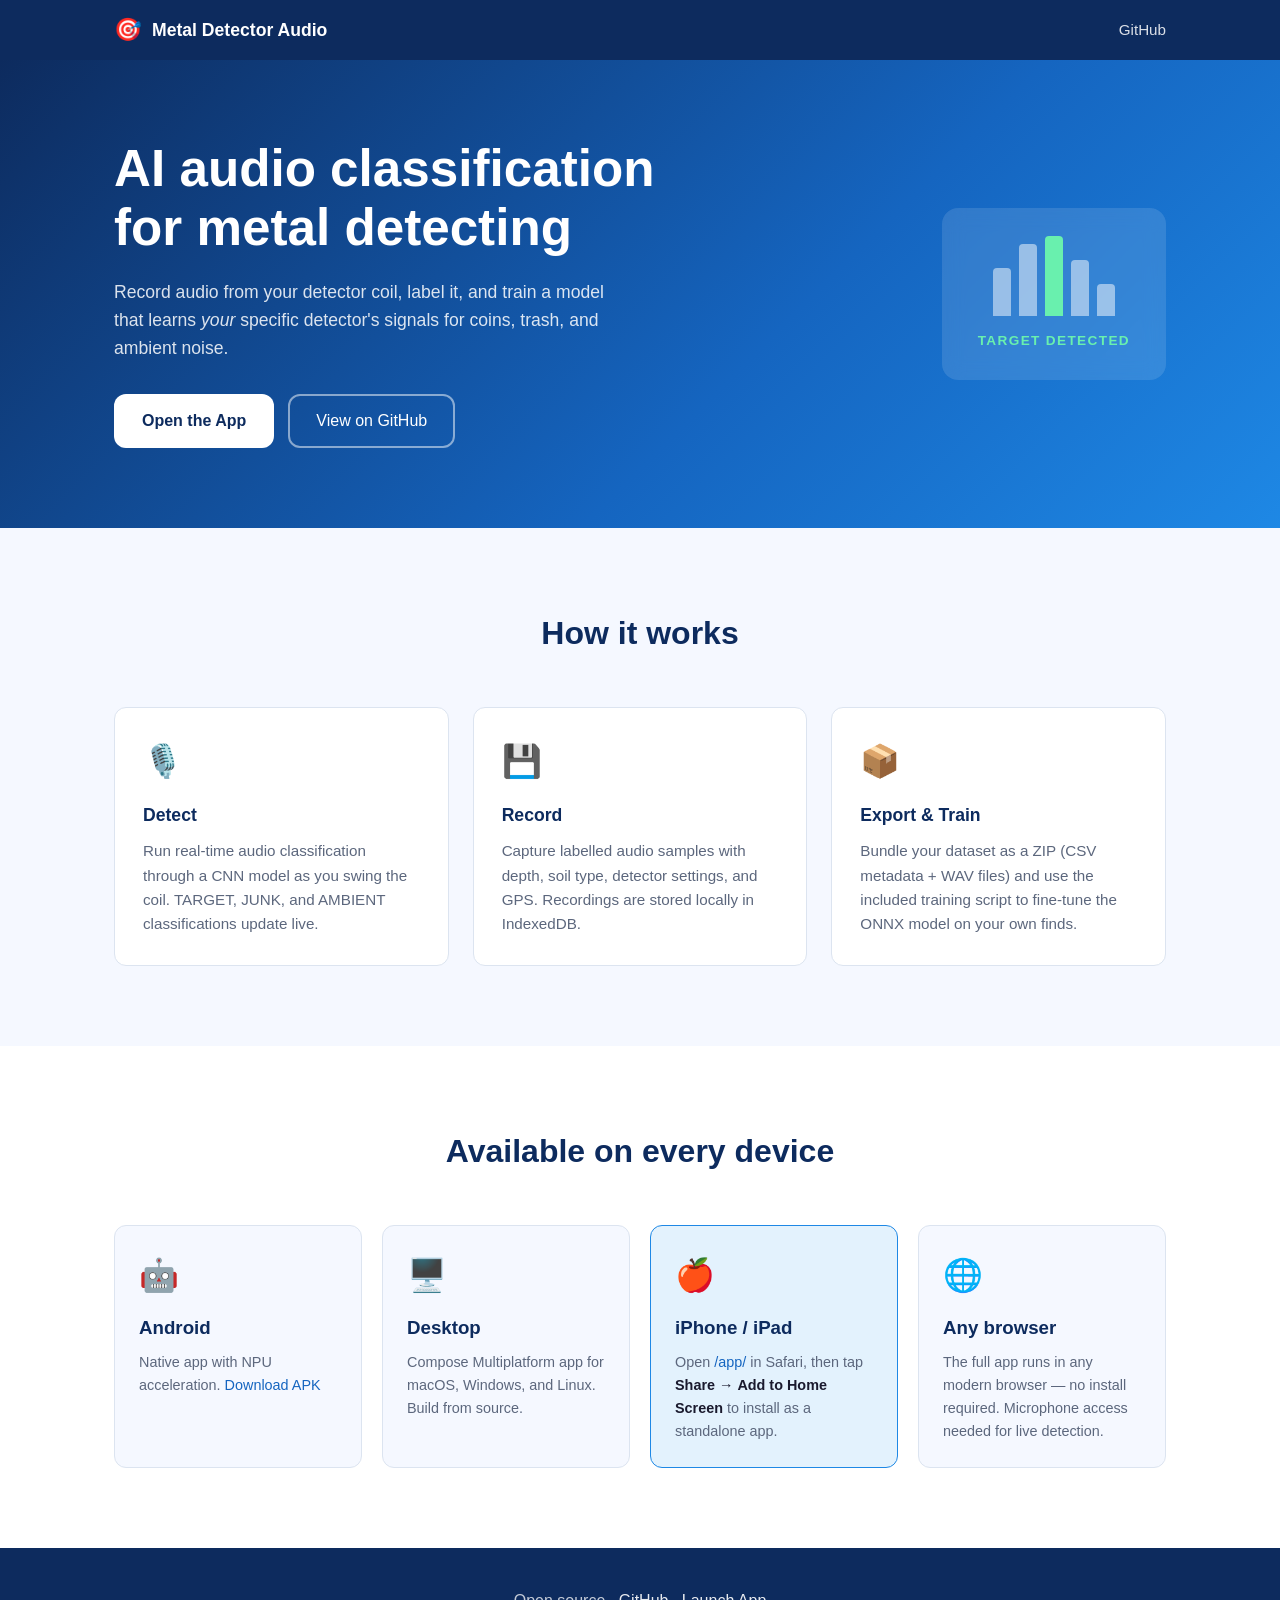
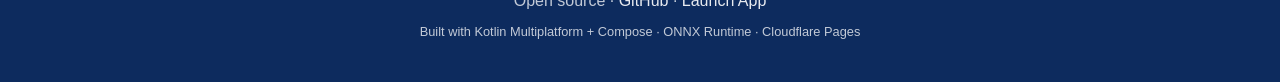
==== web/landing/index.html @ a19098b1 "the great PWA build Apple hates this one trick!" ====
<!DOCTYPE html>
<html lang="en">
<head>
  <meta charset="UTF-8">
  <meta name="viewport" content="width=device-width, initial-scale=1.0">
  <meta name="description" content="Metal Detector Audio — AI-powered audio signal classification for metal detecting. Record, label, and train your own detector model.">
  <meta name="theme-color" content="#1565C0">

  <title>Metal Detector Audio</title>

  <link rel="icon" type="image/svg+xml" href="/app/icons/icon.svg">
  <link rel="apple-touch-icon" href="/app/icons/icon-192.png">
  <link rel="stylesheet" href="styles.css">

  <!-- Google Analytics -->
  <script async src="https://www.googletagmanager.com/gtag/js?id=G-BQJ05CWCEM"></script>
  <script>
    window.dataLayer = window.dataLayer || [];
    function gtag(){ dataLayer.push(arguments); }
    gtag('js', new Date());
    gtag('config', 'G-BQJ05CWCEM');
  </script>
</head>
<body>

  <!-- ── Header ─────────────────────────────────────────────────────────── -->
  <header>
    <div class="container">
      <div class="logo">
        <span class="logo-icon">🎯</span>
        <span class="logo-text">Metal Detector Audio</span>
      </div>
      <nav>
        <a href="https://github.com/winedarksea/Metal-Detector-Audio-App" target="_blank" rel="noopener">GitHub</a>
      </nav>
    </div>
  </header>

  <!-- ── Hero ───────────────────────────────────────────────────────────── -->
  <section class="hero">
    <div class="container hero-inner">
      <div class="hero-text">
        <h1>AI audio classification<br>for metal detecting</h1>
        <p class="subtitle">
          Record audio from your detector coil, label it, and train a model that learns
          <em>your</em> specific detector's signals for coins, trash, and ambient noise.
        </p>
        <div class="cta-group">
          <a href="/app/" class="btn-primary">Open the App</a>
          <a href="https://github.com/winedarksea/Metal-Detector-Audio-App" class="btn-secondary" target="_blank" rel="noopener">View on GitHub</a>
        </div>
      </div>
      <div class="hero-badge">
        <div class="badge-inner">
          <div class="signal-bar" style="height:60%"></div>
          <div class="signal-bar" style="height:90%"></div>
          <div class="signal-bar target" style="height:100%"></div>
          <div class="signal-bar" style="height:70%"></div>
          <div class="signal-bar" style="height:40%"></div>
        </div>
        <div class="badge-label">TARGET DETECTED</div>
      </div>
    </div>
  </section>

  <!-- ── Features ───────────────────────────────────────────────────────── -->
  <section class="features">
    <div class="container">
      <h2>How it works</h2>
      <div class="feature-grid">
        <div class="feature-card">
          <div class="feature-icon">🎙️</div>
          <h3>Detect</h3>
          <p>Run real-time audio classification through a CNN model as you swing the coil. TARGET, JUNK, and AMBIENT classifications update live.</p>
        </div>
        <div class="feature-card">
          <div class="feature-icon">💾</div>
          <h3>Record</h3>
          <p>Capture labelled audio samples with depth, soil type, detector settings, and GPS. Recordings are stored locally in IndexedDB.</p>
        </div>
        <div class="feature-card">
          <div class="feature-icon">📦</div>
          <h3>Export &amp; Train</h3>
          <p>Bundle your dataset as a ZIP (CSV metadata + WAV files) and use the included training script to fine-tune the ONNX model on your own finds.</p>
        </div>
      </div>
    </div>
  </section>

  <!-- ── Platform notes ─────────────────────────────────────────────────── -->
  <section class="platforms">
    <div class="container">
      <h2>Available on every device</h2>
      <div class="platform-grid">
        <div class="platform-card">
          <div class="platform-icon">🤖</div>
          <h3>Android</h3>
          <p>Native app with NPU acceleration. <a href="https://github.com/winedarksea/Metal-Detector-Audio-App/releases" target="_blank" rel="noopener">Download APK</a></p>
        </div>
        <div class="platform-card">
          <div class="platform-icon">🖥️</div>
          <h3>Desktop</h3>
          <p>Compose Multiplatform app for macOS, Windows, and Linux. Build from source.</p>
        </div>
        <div class="platform-card ios-card">
          <div class="platform-icon">🍎</div>
          <h3>iPhone / iPad</h3>
          <p>Open <a href="/app/">/app/</a> in Safari, then tap <strong>Share →</strong> <strong>Add to Home Screen</strong> to install as a standalone app.</p>
        </div>
        <div class="platform-card">
          <div class="platform-icon">🌐</div>
          <h3>Any browser</h3>
          <p>The full app runs in any modern browser — no install required. Microphone access needed for live detection.</p>
        </div>
      </div>
    </div>
  </section>

  <!-- ── Footer ─────────────────────────────────────────────────────────── -->
  <footer>
    <div class="container">
      <p>
        Open source · <a href="https://github.com/winedarksea/Metal-Detector-Audio-App" target="_blank" rel="noopener">GitHub</a>
        · <a href="/app/">Launch App</a>
      </p>
      <p class="footer-note">Built with Kotlin Multiplatform + Compose · ONNX Runtime · Cloudflare Pages</p>
    </div>
  </footer>

</body>
</html>
---- web/landing/styles.css ----
/* ── Reset & base ───────────────────────────────────────────────────────── */
*, *::before, *::after { box-sizing: border-box; margin: 0; padding: 0; }

:root {
  --blue-900: #0D2B5E;
  --blue-800: #1565C0;
  --blue-600: #1E88E5;
  --blue-100: #E3F2FD;
  --green:    #2E7D32;
  --text:     #1A1A2E;
  --muted:    #5C677D;
  --bg:       #FFFFFF;
  --surface:  #F5F8FF;
  --border:   #DCE4F0;
  --radius:   12px;
  --max-w:    1100px;
}

html { scroll-behavior: smooth; }
body { font-family: -apple-system, BlinkMacSystemFont, 'Segoe UI', Roboto, 'Helvetica Neue', sans-serif; color: var(--text); background: var(--bg); line-height: 1.6; }

a { color: var(--blue-800); text-decoration: none; }
a:hover { text-decoration: underline; }

.container { max-width: var(--max-w); margin: 0 auto; padding: 0 24px; }

/* ── Header ─────────────────────────────────────────────────────────────── */
header { position: sticky; top: 0; background: var(--blue-900); color: #fff; z-index: 100; }
header .container { display: flex; align-items: center; justify-content: space-between; height: 60px; }
.logo { display: flex; align-items: center; gap: 10px; font-weight: 700; font-size: 1.1rem; }
.logo-icon { font-size: 1.4rem; }
header nav a { color: rgba(255,255,255,0.85); font-size: 0.95rem; transition: color 0.15s; }
header nav a:hover { color: #fff; text-decoration: none; }

/* ── Hero ───────────────────────────────────────────────────────────────── */
.hero { background: linear-gradient(135deg, var(--blue-900) 0%, var(--blue-800) 60%, var(--blue-600) 100%); color: #fff; padding: 80px 0; }
.hero-inner { display: flex; align-items: center; gap: 60px; }
.hero-text { flex: 1; }
h1 { font-size: clamp(2rem, 5vw, 3.2rem); line-height: 1.15; margin-bottom: 20px; }
.subtitle { font-size: 1.1rem; color: rgba(255,255,255,0.85); max-width: 520px; margin-bottom: 32px; }
.cta-group { display: flex; flex-wrap: wrap; gap: 14px; }
.btn-primary { background: #fff; color: var(--blue-900); font-weight: 700; padding: 14px 28px; border-radius: var(--radius); font-size: 1rem; transition: transform 0.15s, box-shadow 0.15s; }
.btn-primary:hover { transform: translateY(-2px); box-shadow: 0 6px 20px rgba(0,0,0,0.25); text-decoration: none; }
.btn-secondary { border: 2px solid rgba(255,255,255,0.5); color: #fff; padding: 12px 26px; border-radius: var(--radius); font-size: 1rem; transition: border-color 0.15s; }
.btn-secondary:hover { border-color: #fff; text-decoration: none; }

.hero-badge { flex-shrink: 0; background: rgba(255,255,255,0.12); border-radius: 16px; padding: 28px 36px; backdrop-filter: blur(10px); text-align: center; }
.badge-inner { display: flex; align-items: flex-end; gap: 8px; height: 80px; margin-bottom: 14px; justify-content: center; }
.signal-bar { width: 18px; background: rgba(255,255,255,0.5); border-radius: 4px 4px 0 0; transition: height 1s ease; }
.signal-bar.target { background: #69F0AE; }
.badge-label { font-weight: 700; font-size: 0.85rem; letter-spacing: 0.1em; color: #69F0AE; }

/* ── Features ───────────────────────────────────────────────────────────── */
.features { padding: 80px 0; background: var(--surface); }
h2 { font-size: 2rem; text-align: center; margin-bottom: 48px; color: var(--blue-900); }
.feature-grid { display: grid; grid-template-columns: repeat(auto-fit, minmax(260px, 1fr)); gap: 24px; }
.feature-card { background: var(--bg); border: 1px solid var(--border); border-radius: var(--radius); padding: 28px; }
.feature-icon { font-size: 2rem; margin-bottom: 14px; }
.feature-card h3 { font-size: 1.1rem; margin-bottom: 10px; color: var(--blue-900); }
.feature-card p { color: var(--muted); font-size: 0.95rem; }

/* ── Platforms ──────────────────────────────────────────────────────────── */
.platforms { padding: 80px 0; }
.platform-grid { display: grid; grid-template-columns: repeat(auto-fit, minmax(220px, 1fr)); gap: 20px; }
.platform-card { background: var(--surface); border: 1px solid var(--border); border-radius: var(--radius); padding: 24px; }
.ios-card { border-color: var(--blue-600); background: var(--blue-100); }
.platform-icon { font-size: 2rem; margin-bottom: 12px; }
.platform-card h3 { margin-bottom: 8px; color: var(--blue-900); }
.platform-card p { font-size: 0.9rem; color: var(--muted); }
.platform-card strong { color: var(--text); }

/* ── Footer ─────────────────────────────────────────────────────────────── */
footer { background: var(--blue-900); color: rgba(255,255,255,0.75); padding: 40px 0; text-align: center; }
footer a { color: rgba(255,255,255,0.9); }
footer p + p { margin-top: 8px; }
.footer-note { font-size: 0.8rem; }

/* ── Responsive ─────────────────────────────────────────────────────────── */
@media (max-width: 700px) {
  .hero-inner { flex-direction: column; text-align: center; }
  .cta-group { justify-content: center; }
  .hero-badge { width: 100%; }
}
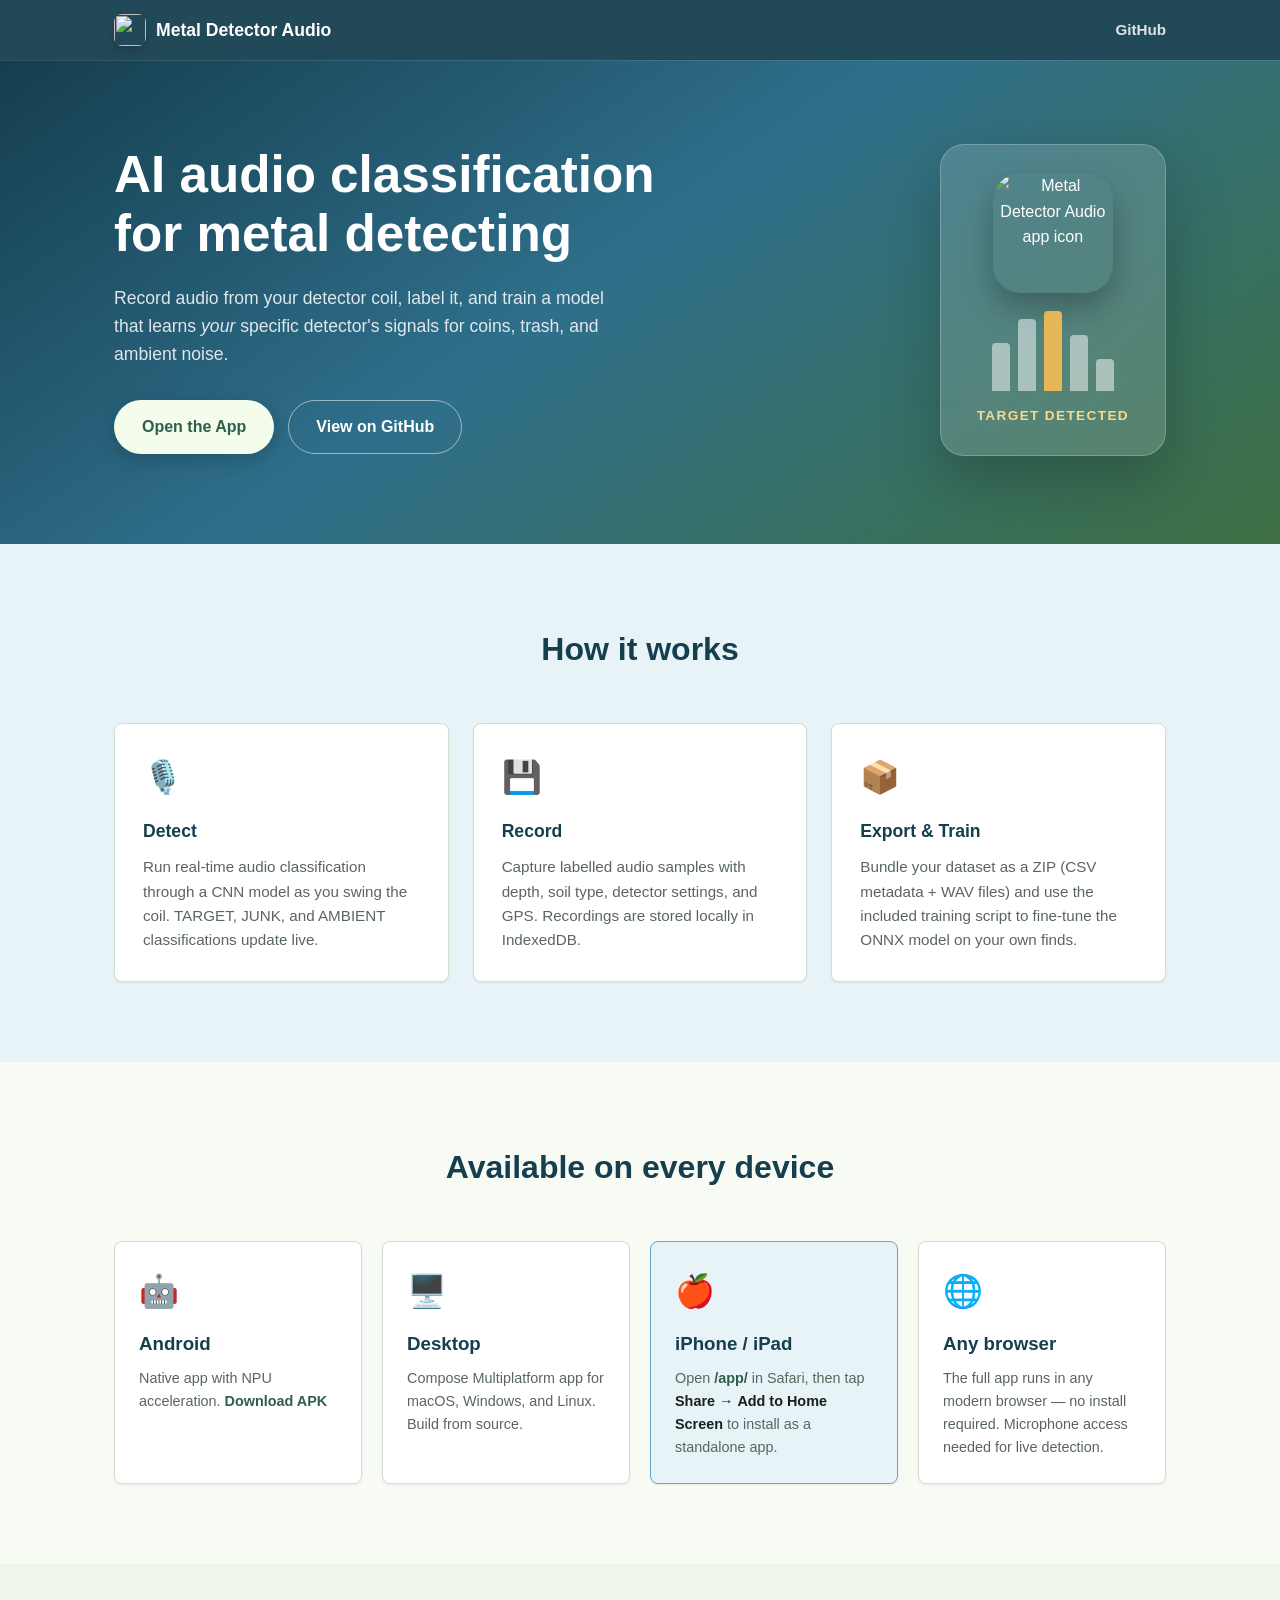
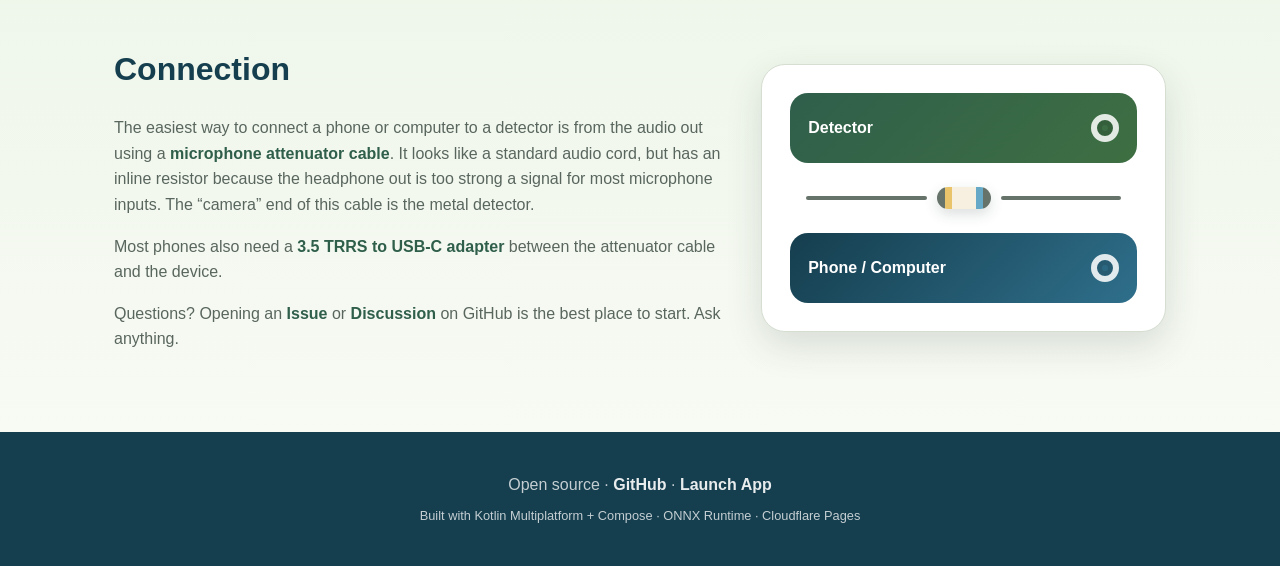
==== commit bde5f02e: "landing page improvements" ====
--- a/web/landing/index.html
+++ b/web/landing/index.html
@@ -4,7 +4,7 @@
   <meta charset="UTF-8">
   <meta name="viewport" content="width=device-width, initial-scale=1.0">
   <meta name="description" content="Metal Detector Audio — AI-powered audio signal classification for metal detecting. Record, label, and train your own detector model.">
-  <meta name="theme-color" content="#1565C0">
+  <meta name="theme-color" content="#2F5F4B">
 
   <title>Metal Detector Audio</title>
 
@@ -27,7 +27,7 @@
   <header>
     <div class="container">
       <div class="logo">
-        <span class="logo-icon">🎯</span>
+        <img class="logo-icon" src="/app/icons/icon.svg" alt="" width="32" height="32">
         <span class="logo-text">Metal Detector Audio</span>
       </div>
       <nav>
@@ -51,6 +51,7 @@
         </div>
       </div>
       <div class="hero-badge">
+        <img class="hero-app-icon" src="/app/icons/icon.svg" alt="Metal Detector Audio app icon" width="120" height="120">
         <div class="badge-inner">
           <div class="signal-bar" style="height:60%"></div>
           <div class="signal-bar" style="height:90%"></div>
@@ -116,6 +117,48 @@
     </div>
   </section>
 
+  <!-- ── Connection ─────────────────────────────────────────────────────── -->
+  <section class="connection">
+    <div class="container connection-inner">
+      <div class="connection-copy">
+        <h2>Connection</h2>
+        <p>
+          The easiest way to connect a phone or computer to a detector is from the audio out using a
+          <a href="https://www.amazon.com/gp/product/B01GW69IQ2" target="_blank" rel="noopener">microphone attenuator cable</a>.
+          It looks like a standard audio cord, but has an inline resistor because the headphone out is too strong a signal
+          for most microphone inputs. The “camera” end of this cable is the metal detector.
+        </p>
+        <p>
+          Most phones also need a
+          <a href="https://www.amazon.com/Apple-USB-C-Headphone-Jack-Adapter/dp/B0D7FF5Y3X" target="_blank" rel="noopener">3.5 TRRS to USB-C adapter</a>
+          between the attenuator cable and the device.
+        </p>
+        <p>
+          Questions? Opening an
+          <a href="https://github.com/winedarksea/Metal-Detector-Audio-App/issues" target="_blank" rel="noopener">Issue</a>
+          or
+          <a href="https://github.com/winedarksea/Metal-Detector-Audio-App/discussions" target="_blank" rel="noopener">Discussion</a>
+          on GitHub is the best place to start. Ask anything.
+        </p>
+      </div>
+      <div class="connection-panel" aria-hidden="true">
+        <div class="connector-device detector-port">
+          <span class="connector-label">Detector</span>
+          <span class="connector-jack"></span>
+        </div>
+        <div class="connector-cable">
+          <span class="connector-line"></span>
+          <span class="inline-resistor"></span>
+          <span class="connector-line"></span>
+        </div>
+        <div class="connector-device phone-port">
+          <span class="connector-label">Phone / Computer</span>
+          <span class="connector-jack"></span>
+        </div>
+      </div>
+    </div>
+  </section>
+
   <!-- ── Footer ─────────────────────────────────────────────────────────── -->
   <footer>
     <div class="container">
--- a/web/landing/styles.css
+++ b/web/landing/styles.css
@@ -2,82 +2,118 @@
 *, *::before, *::after { box-sizing: border-box; margin: 0; padding: 0; }
 
 :root {
-  --blue-900: #0D2B5E;
-  --blue-800: #1565C0;
-  --blue-600: #1E88E5;
-  --blue-100: #E3F2FD;
-  --green:    #2E7D32;
-  --text:     #1A1A2E;
-  --muted:    #5C677D;
-  --bg:       #FFFFFF;
-  --surface:  #F5F8FF;
-  --border:   #DCE4F0;
-  --radius:   12px;
+  --sky-900:       #153E4E;
+  --sky-700:       #2F6F8B;
+  --sky-500:       #65A9C7;
+  --field-800:     #2F5F4B;
+  --field-700:     #3E6F42;
+  --field-200:     #CFE3C3;
+  --target:        #E5B756;
+  --text:          #17201B;
+  --muted:         #59665E;
+  --bg:            #F8FAF4;
+  --surface:       #FFFFFF;
+  --surface-alt:   #EEF6EA;
+  --surface-sky:   #E8F3F7;
+  --border:        #D6DED1;
+  --shadow:        0 14px 36px rgba(33, 57, 48, 0.14);
+  --radius:        8px;
   --max-w:    1100px;
 }
 
-html { scroll-behavior: smooth; }
+html { scroll-behavior: smooth; overflow-x: hidden; }
 body { font-family: -apple-system, BlinkMacSystemFont, 'Segoe UI', Roboto, 'Helvetica Neue', sans-serif; color: var(--text); background: var(--bg); line-height: 1.6; }
 
-a { color: var(--blue-800); text-decoration: none; }
+a { color: var(--field-800); text-decoration: none; font-weight: 600; }
 a:hover { text-decoration: underline; }
 
 .container { max-width: var(--max-w); margin: 0 auto; padding: 0 24px; }
 
 /* ── Header ─────────────────────────────────────────────────────────────── */
-header { position: sticky; top: 0; background: var(--blue-900); color: #fff; z-index: 100; }
+header { position: sticky; top: 0; background: rgba(21, 62, 78, 0.94); color: #fff; z-index: 100; box-shadow: 0 1px 0 rgba(255,255,255,0.1); backdrop-filter: blur(14px); }
 header .container { display: flex; align-items: center; justify-content: space-between; height: 60px; }
 .logo { display: flex; align-items: center; gap: 10px; font-weight: 700; font-size: 1.1rem; }
-.logo-icon { font-size: 1.4rem; }
+.logo-icon { width: 32px; height: 32px; border-radius: 8px; box-shadow: 0 4px 10px rgba(0,0,0,0.2); }
 header nav a { color: rgba(255,255,255,0.85); font-size: 0.95rem; transition: color 0.15s; }
 header nav a:hover { color: #fff; text-decoration: none; }
 
 /* ── Hero ───────────────────────────────────────────────────────────────── */
-.hero { background: linear-gradient(135deg, var(--blue-900) 0%, var(--blue-800) 60%, var(--blue-600) 100%); color: #fff; padding: 80px 0; }
+.hero { background: linear-gradient(145deg, var(--sky-900) 0%, var(--sky-700) 46%, var(--field-700) 100%); color: #fff; padding: 84px 0 88px; }
 .hero-inner { display: flex; align-items: center; gap: 60px; }
-.hero-text { flex: 1; }
+.hero-text { flex: 1; min-width: 0; }
 h1 { font-size: clamp(2rem, 5vw, 3.2rem); line-height: 1.15; margin-bottom: 20px; }
 .subtitle { font-size: 1.1rem; color: rgba(255,255,255,0.85); max-width: 520px; margin-bottom: 32px; }
 .cta-group { display: flex; flex-wrap: wrap; gap: 14px; }
-.btn-primary { background: #fff; color: var(--blue-900); font-weight: 700; padding: 14px 28px; border-radius: var(--radius); font-size: 1rem; transition: transform 0.15s, box-shadow 0.15s; }
-.btn-primary:hover { transform: translateY(-2px); box-shadow: 0 6px 20px rgba(0,0,0,0.25); text-decoration: none; }
-.btn-secondary { border: 2px solid rgba(255,255,255,0.5); color: #fff; padding: 12px 26px; border-radius: var(--radius); font-size: 1rem; transition: border-color 0.15s; }
-.btn-secondary:hover { border-color: #fff; text-decoration: none; }
+.btn-primary { background: #F4FCEB; color: var(--field-800); font-weight: 700; padding: 14px 28px; border-radius: 999px; font-size: 1rem; box-shadow: 0 5px 18px rgba(0,0,0,0.18); transition: transform 0.15s, box-shadow 0.15s, background 0.15s; }
+.btn-primary:hover { background: #FFFFFF; transform: translateY(-2px); box-shadow: 0 8px 24px rgba(0,0,0,0.24); text-decoration: none; }
+.btn-secondary { border: 1px solid rgba(255,255,255,0.52); color: #fff; padding: 13px 27px; border-radius: 999px; font-size: 1rem; transition: border-color 0.15s, background 0.15s; }
+.btn-secondary:hover { background: rgba(255,255,255,0.1); border-color: #fff; text-decoration: none; }
 
-.hero-badge { flex-shrink: 0; background: rgba(255,255,255,0.12); border-radius: 16px; padding: 28px 36px; backdrop-filter: blur(10px); text-align: center; }
+.hero-badge { flex-shrink: 0; background: rgba(255,255,255,0.15); border: 1px solid rgba(255,255,255,0.22); border-radius: 24px; padding: 28px 36px; backdrop-filter: blur(10px); text-align: center; box-shadow: 0 24px 60px rgba(0,0,0,0.22); }
+.hero-app-icon { display: block; width: 120px; height: 120px; margin: 0 auto 18px; border-radius: 28px; box-shadow: 0 14px 32px rgba(0,0,0,0.28); }
 .badge-inner { display: flex; align-items: flex-end; gap: 8px; height: 80px; margin-bottom: 14px; justify-content: center; }
 .signal-bar { width: 18px; background: rgba(255,255,255,0.5); border-radius: 4px 4px 0 0; transition: height 1s ease; }
-.signal-bar.target { background: #69F0AE; }
-.badge-label { font-weight: 700; font-size: 0.85rem; letter-spacing: 0.1em; color: #69F0AE; }
+.signal-bar.target { background: var(--target); }
+.badge-label { font-weight: 700; font-size: 0.85rem; letter-spacing: 0.1em; color: #FAD98C; }
 
 /* ── Features ───────────────────────────────────────────────────────────── */
-.features { padding: 80px 0; background: var(--surface); }
-h2 { font-size: 2rem; text-align: center; margin-bottom: 48px; color: var(--blue-900); }
+.features { padding: 80px 0; background: var(--surface-sky); }
+h2 { font-size: 2rem; text-align: center; margin-bottom: 48px; color: var(--sky-900); }
 .feature-grid { display: grid; grid-template-columns: repeat(auto-fit, minmax(260px, 1fr)); gap: 24px; }
-.feature-card { background: var(--bg); border: 1px solid var(--border); border-radius: var(--radius); padding: 28px; }
+.feature-card { background: var(--surface); border: 1px solid var(--border); border-radius: var(--radius); padding: 28px; box-shadow: 0 1px 2px rgba(33, 57, 48, 0.08); }
 .feature-icon { font-size: 2rem; margin-bottom: 14px; }
-.feature-card h3 { font-size: 1.1rem; margin-bottom: 10px; color: var(--blue-900); }
+.feature-card h3 { font-size: 1.1rem; margin-bottom: 10px; color: var(--sky-900); }
 .feature-card p { color: var(--muted); font-size: 0.95rem; }
 
 /* ── Platforms ──────────────────────────────────────────────────────────── */
 .platforms { padding: 80px 0; }
 .platform-grid { display: grid; grid-template-columns: repeat(auto-fit, minmax(220px, 1fr)); gap: 20px; }
-.platform-card { background: var(--surface); border: 1px solid var(--border); border-radius: var(--radius); padding: 24px; }
-.ios-card { border-color: var(--blue-600); background: var(--blue-100); }
+.platform-card { background: var(--surface); border: 1px solid var(--border); border-radius: var(--radius); padding: 24px; box-shadow: 0 1px 2px rgba(33, 57, 48, 0.08); }
+.ios-card { border-color: var(--sky-500); background: var(--surface-sky); }
 .platform-icon { font-size: 2rem; margin-bottom: 12px; }
-.platform-card h3 { margin-bottom: 8px; color: var(--blue-900); }
+.platform-card h3 { margin-bottom: 8px; color: var(--sky-900); }
 .platform-card p { font-size: 0.9rem; color: var(--muted); }
 .platform-card strong { color: var(--text); }
 
+/* ── Connection ─────────────────────────────────────────────────────────── */
+.connection { padding: 80px 0; background: linear-gradient(180deg, var(--surface-alt), #F8FAF4); }
+.connection-inner { display: grid; grid-template-columns: minmax(0, 1.2fr) minmax(280px, 0.8fr); gap: 40px; align-items: center; }
+.connection h2 { text-align: left; margin-bottom: 20px; }
+.connection-copy p { color: var(--muted); margin-bottom: 16px; max-width: 680px; }
+.connection-copy p:last-child { margin-bottom: 0; }
+.connection-panel { background: var(--surface); border: 1px solid var(--border); border-radius: 24px; box-shadow: var(--shadow); padding: 28px; }
+.connector-device { display: flex; align-items: center; justify-content: space-between; gap: 18px; min-height: 70px; border-radius: 18px; padding: 16px 18px; color: #fff; font-weight: 700; }
+.detector-port { background: linear-gradient(135deg, var(--field-800), var(--field-700)); }
+.phone-port { background: linear-gradient(135deg, var(--sky-900), var(--sky-700)); }
+.connector-jack { width: 28px; height: 28px; border: 6px solid rgba(255,255,255,0.86); border-radius: 50%; box-shadow: inset 0 0 0 5px rgba(0,0,0,0.12); }
+.connector-cable { display: grid; grid-template-columns: 1fr auto 1fr; align-items: center; gap: 10px; padding: 24px 16px; }
+.connector-line { height: 4px; background: #66736A; border-radius: 999px; }
+.inline-resistor { width: 54px; height: 22px; border-radius: 999px; background: linear-gradient(90deg, #66736A 0 14%, #E9C46A 14% 28%, #F7EFE0 28% 72%, #65A9C7 72% 86%, #66736A 86%); box-shadow: 0 5px 14px rgba(33, 57, 48, 0.16); }
+
 /* ── Footer ─────────────────────────────────────────────────────────────── */
-footer { background: var(--blue-900); color: rgba(255,255,255,0.75); padding: 40px 0; text-align: center; }
+footer { background: var(--sky-900); color: rgba(255,255,255,0.75); padding: 40px 0; text-align: center; }
 footer a { color: rgba(255,255,255,0.9); }
 footer p + p { margin-top: 8px; }
 .footer-note { font-size: 0.8rem; }
 
 /* ── Responsive ─────────────────────────────────────────────────────────── */
 @media (max-width: 700px) {
+  body { overflow-x: hidden; }
+  .container { padding: 0 20px; }
+  header .container { gap: 16px; }
+  .logo { min-width: 0; }
+  .logo-text { overflow: hidden; text-overflow: ellipsis; white-space: nowrap; }
+  .hero { padding: 72px 0; }
   .hero-inner { flex-direction: column; text-align: center; }
-  .cta-group { justify-content: center; }
-  .hero-badge { width: 100%; }
+  .hero-text { width: 100%; }
+  h1 { font-size: clamp(1.8rem, 7.2vw, 2.2rem); }
+  .cta-group { justify-content: center; width: 100%; }
+  .cta-group a { display: block; width: 100%; max-width: 260px; }
+  .hero-badge { width: 100%; max-width: 360px; padding: 28px 24px; }
+  .feature-grid, .platform-grid { grid-template-columns: minmax(0, 1fr); }
+  .feature-card, .platform-card { min-width: 0; }
+  .connection-inner { grid-template-columns: 1fr; }
+  .connection h2 { text-align: center; }
+  .connection-panel { min-width: 0; padding: 20px; }
+  .connector-device { min-width: 0; }
 }
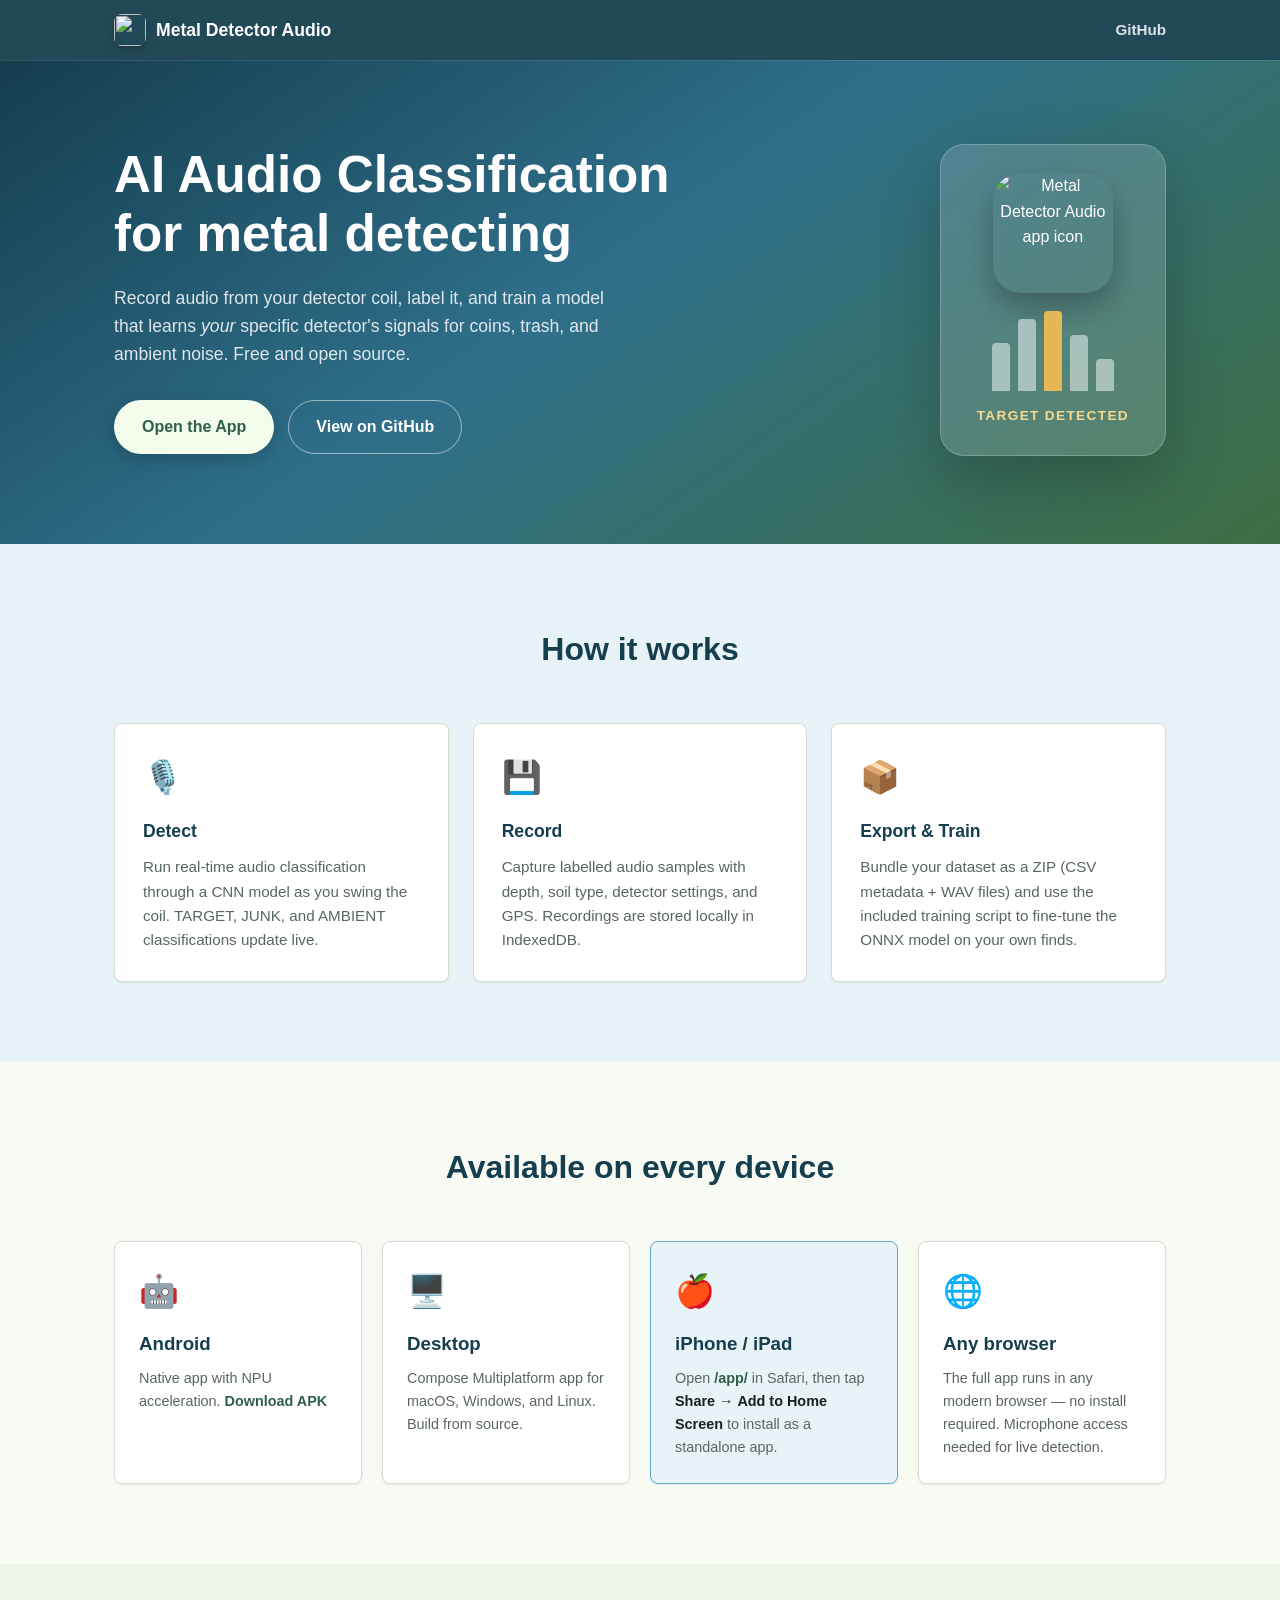
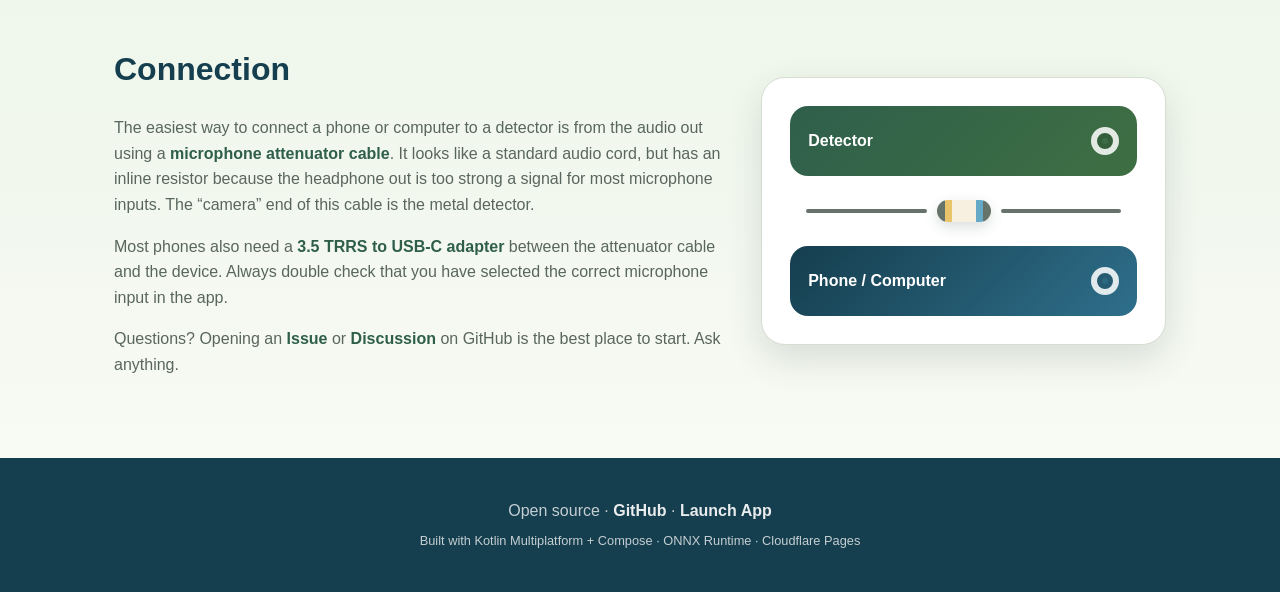
==== commit 6bbff817: "Update index.html" ====
--- a/web/landing/index.html
+++ b/web/landing/index.html
@@ -40,10 +40,11 @@
   <section class="hero">
     <div class="container hero-inner">
       <div class="hero-text">
-        <h1>AI audio classification<br>for metal detecting</h1>
+        <h1>AI Audio Classification<br>for metal detecting</h1>
         <p class="subtitle">
           Record audio from your detector coil, label it, and train a model that learns
           <em>your</em> specific detector's signals for coins, trash, and ambient noise.
+          Free and open source.
         </p>
         <div class="cta-group">
           <a href="/app/" class="btn-primary">Open the App</a>
@@ -132,6 +133,7 @@
           Most phones also need a
           <a href="https://www.amazon.com/Apple-USB-C-Headphone-Jack-Adapter/dp/B0D7FF5Y3X" target="_blank" rel="noopener">3.5 TRRS to USB-C adapter</a>
           between the attenuator cable and the device.
+          Always double check that you have selected the correct microphone input in the app.
         </p>
         <p>
           Questions? Opening an
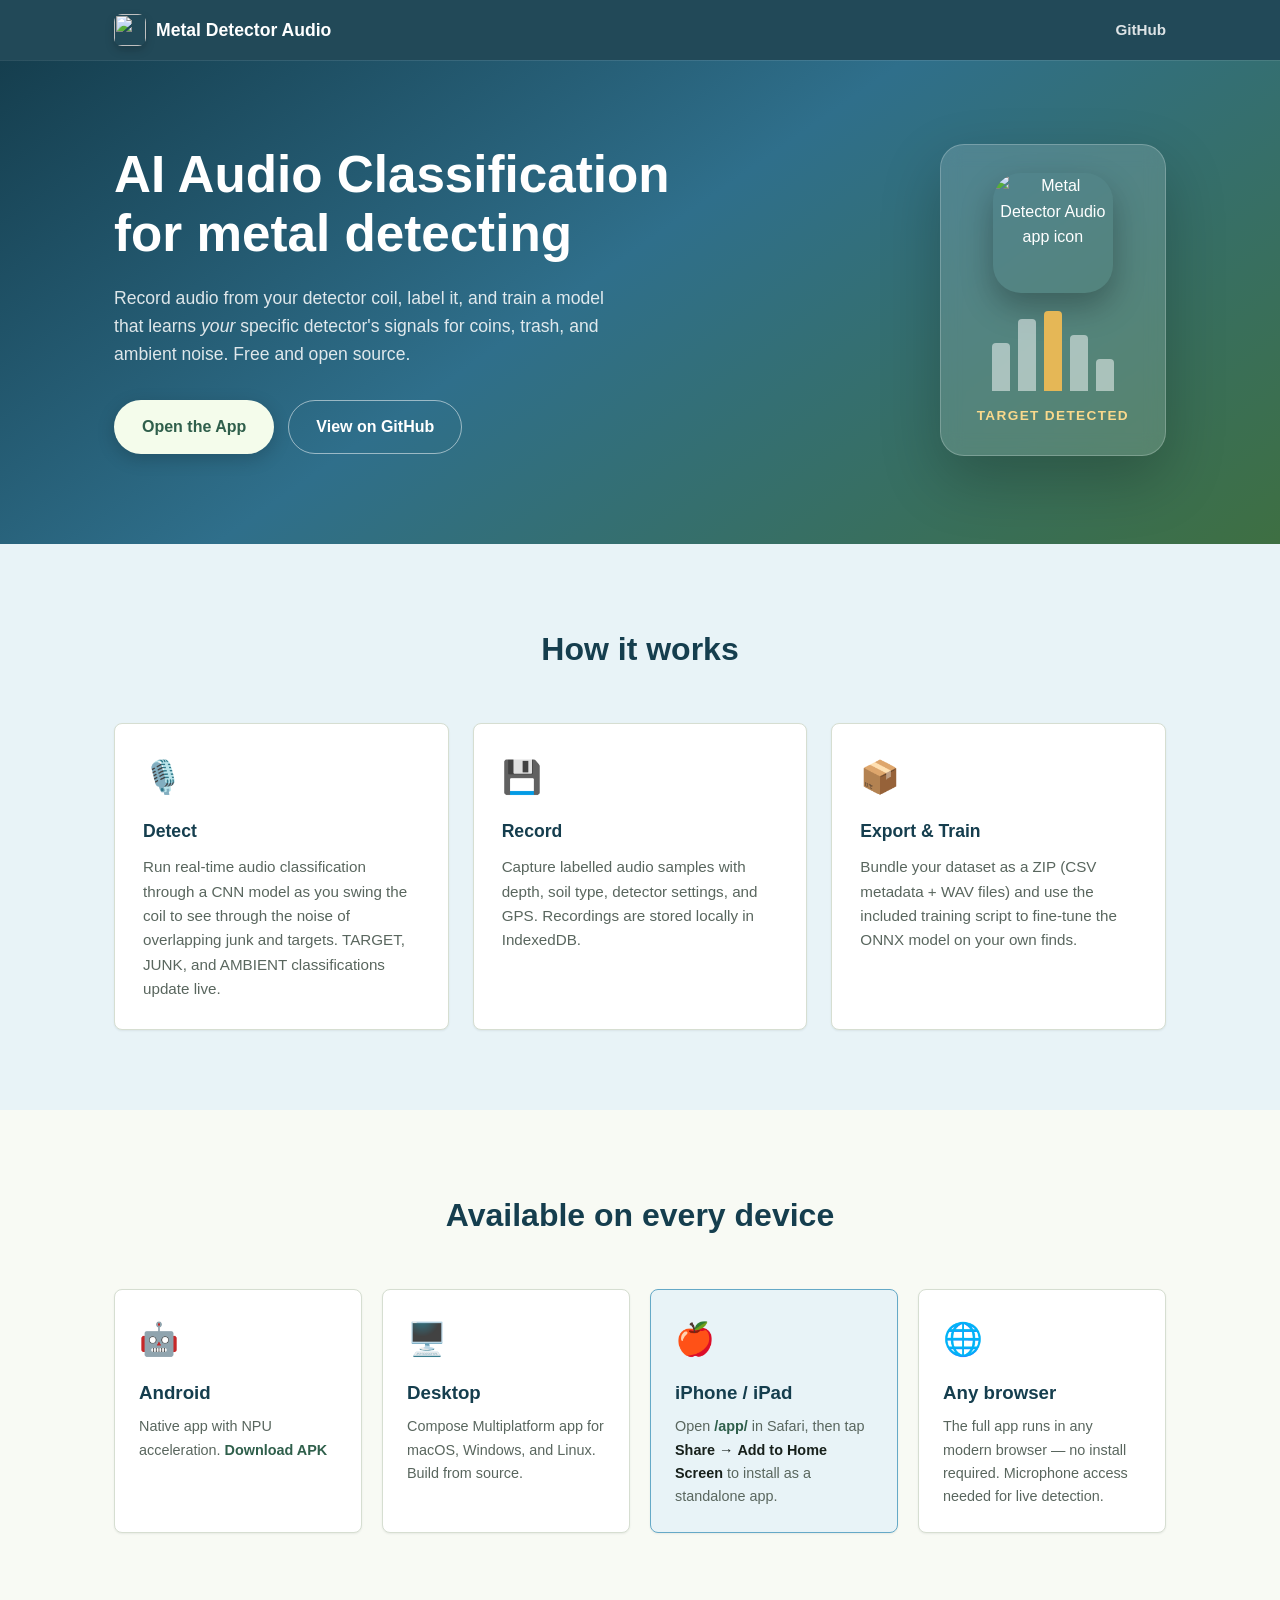
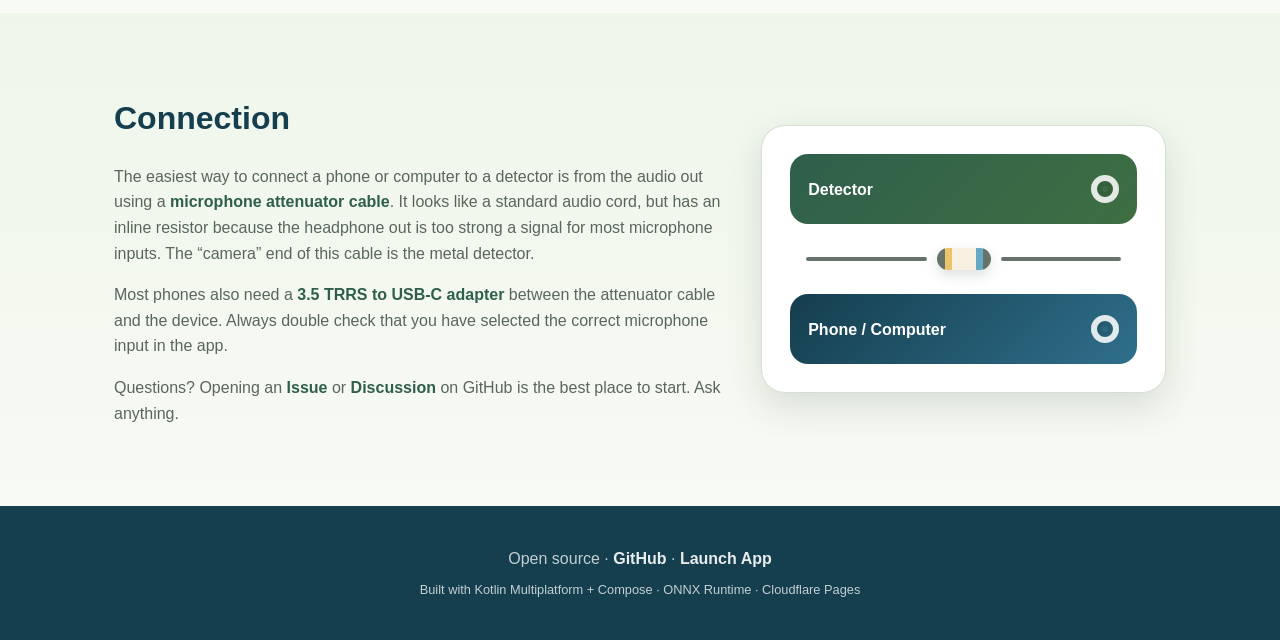
==== commit 68991331: "light/dark mode bug fix" ====
--- a/web/landing/index.html
+++ b/web/landing/index.html
@@ -73,7 +73,7 @@
         <div class="feature-card">
           <div class="feature-icon">🎙️</div>
           <h3>Detect</h3>
-          <p>Run real-time audio classification through a CNN model as you swing the coil. TARGET, JUNK, and AMBIENT classifications update live.</p>
+          <p>Run real-time audio classification through a CNN model as you swing the coil to see through the noise of overlapping junk and targets. TARGET, JUNK, and AMBIENT classifications update live.</p>
         </div>
         <div class="feature-card">
           <div class="feature-icon">💾</div>
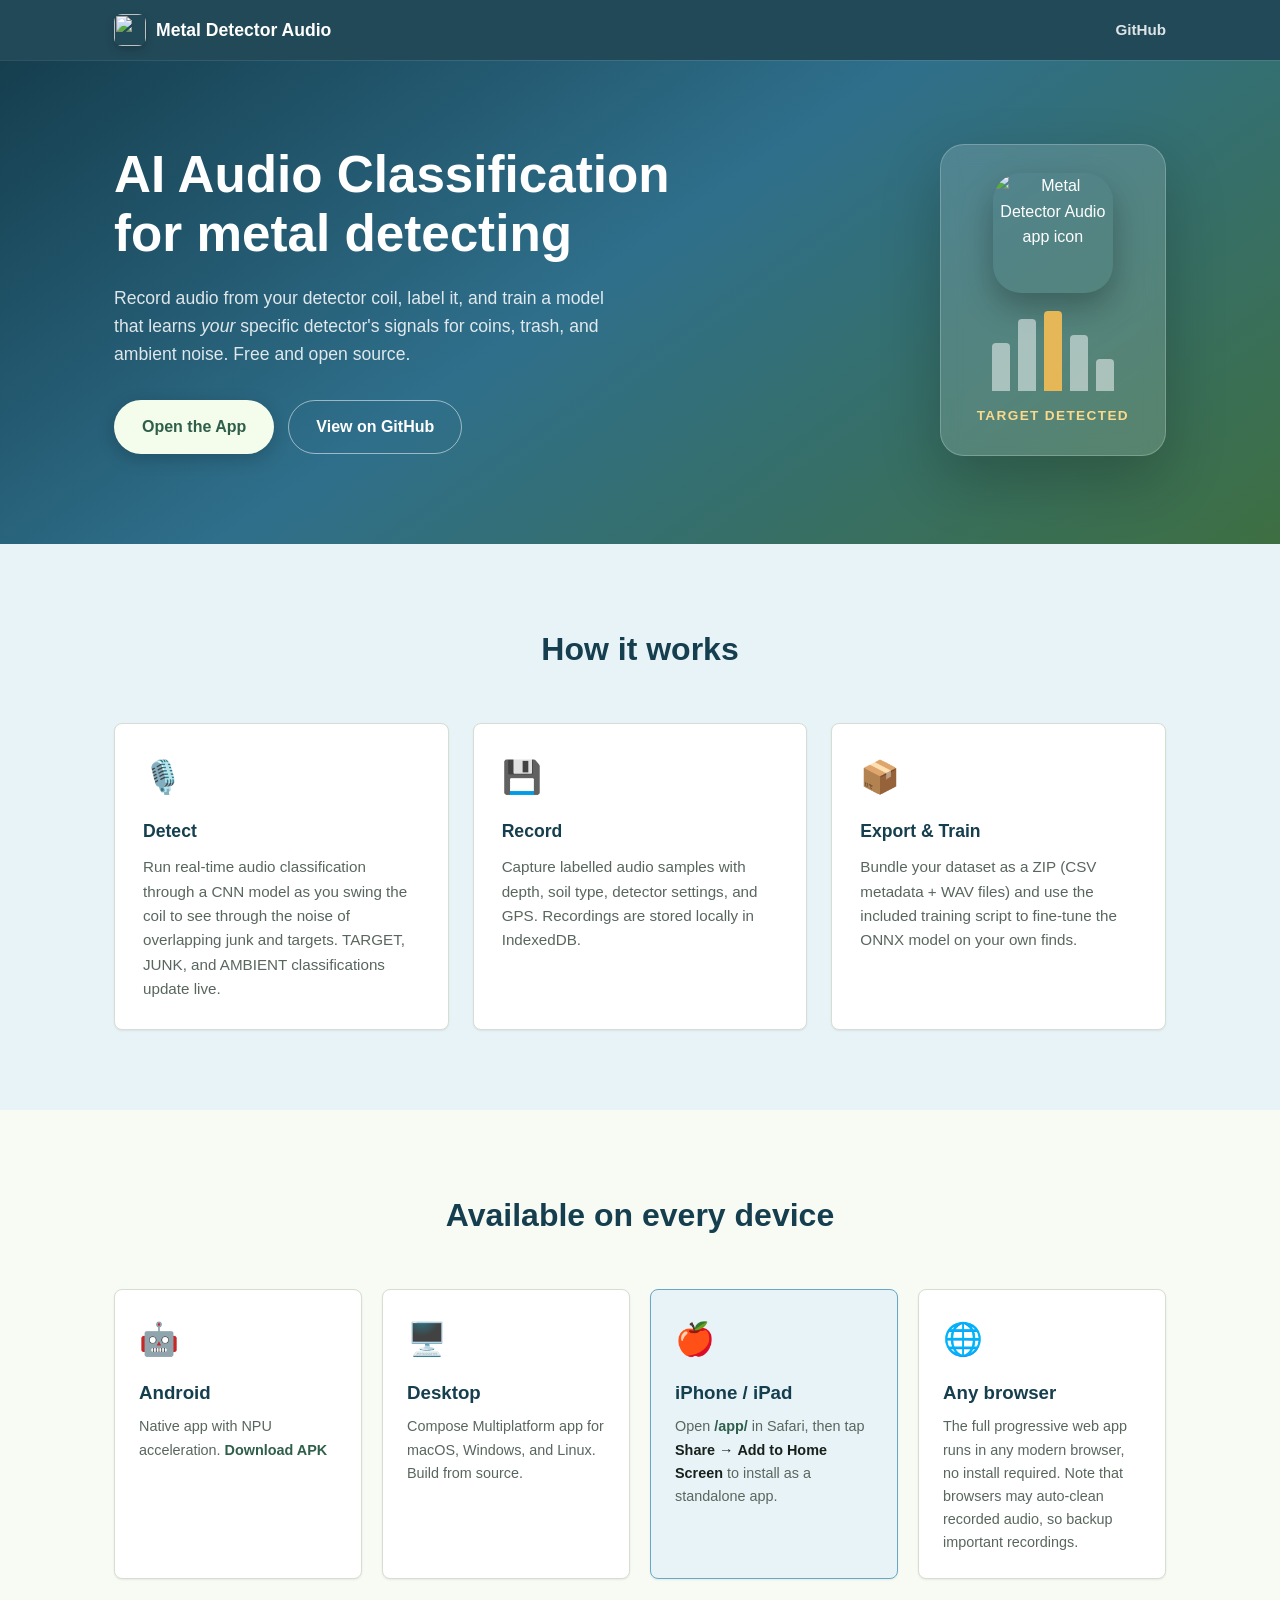
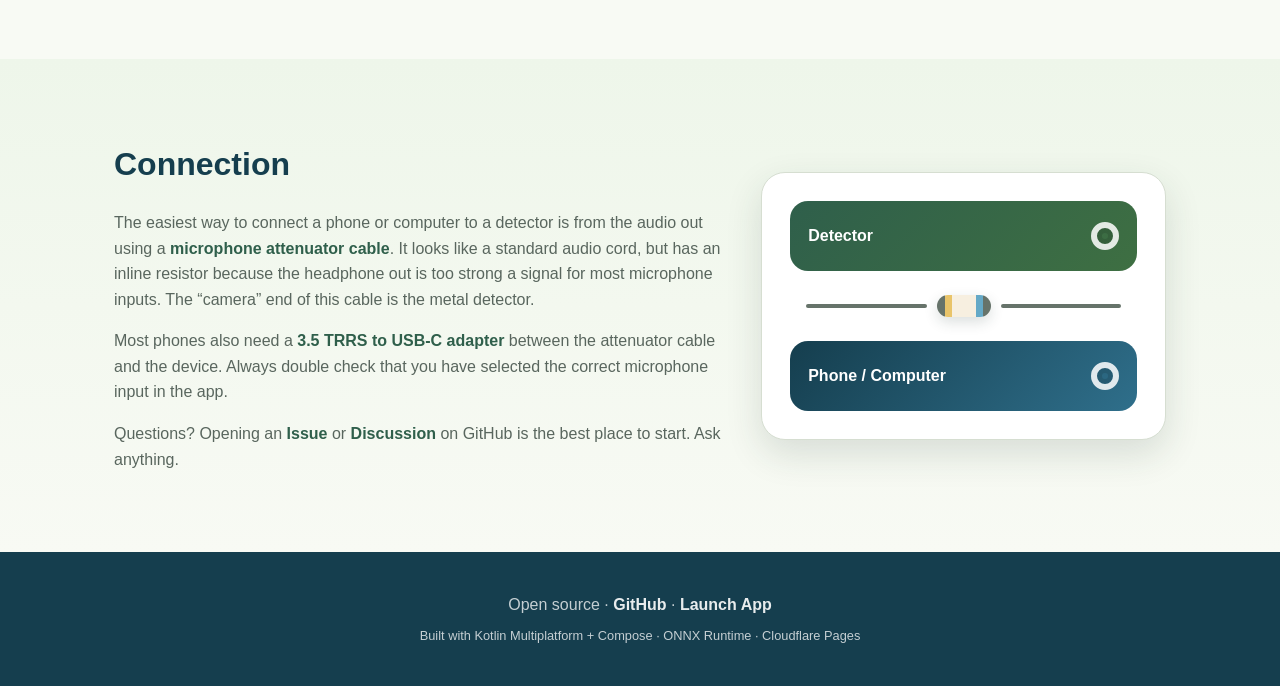
==== commit 613154b1: "update landing page" ====
--- a/web/landing/index.html
+++ b/web/landing/index.html
@@ -112,7 +112,7 @@
         <div class="platform-card">
           <div class="platform-icon">🌐</div>
           <h3>Any browser</h3>
-          <p>The full app runs in any modern browser — no install required. Microphone access needed for live detection.</p>
+          <p>The full progressive web app runs in any modern browser, no install required. Note that browsers may auto-clean recorded audio, so backup important recordings.</p>
         </div>
       </div>
     </div>
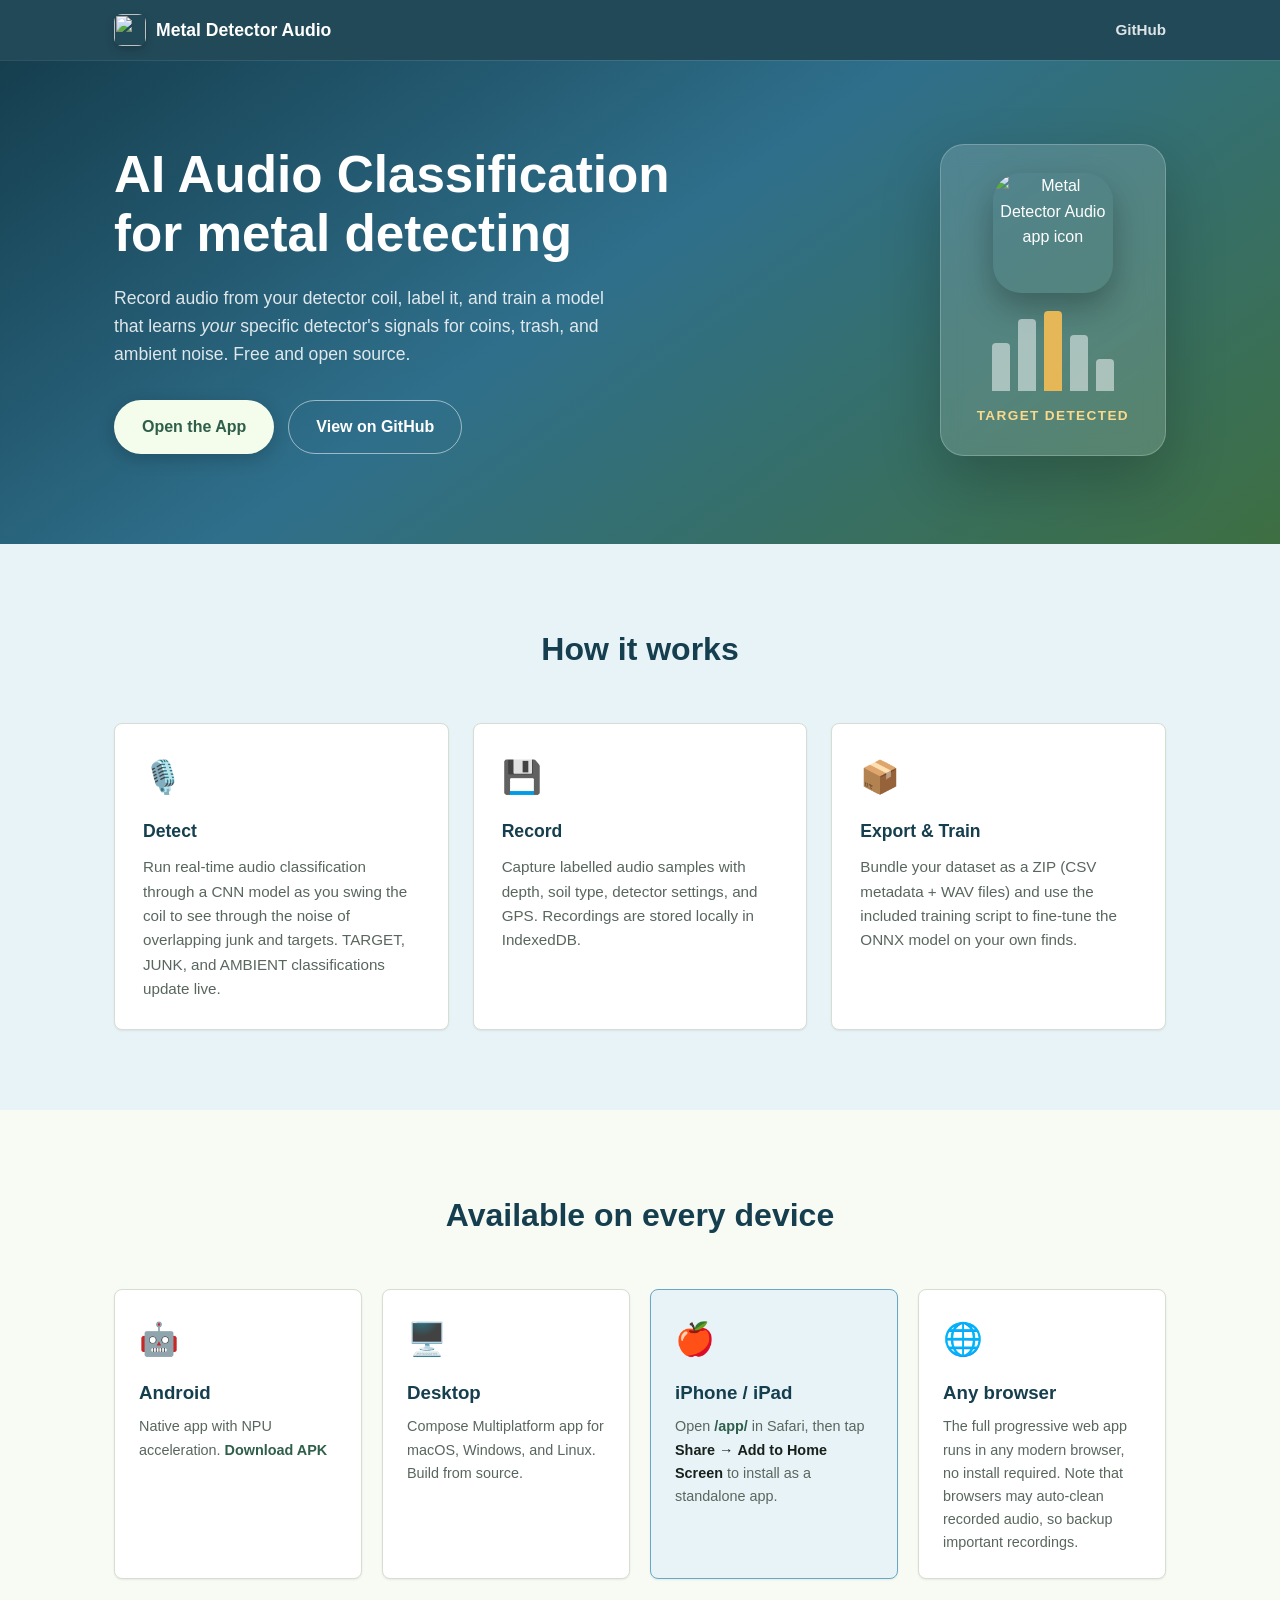
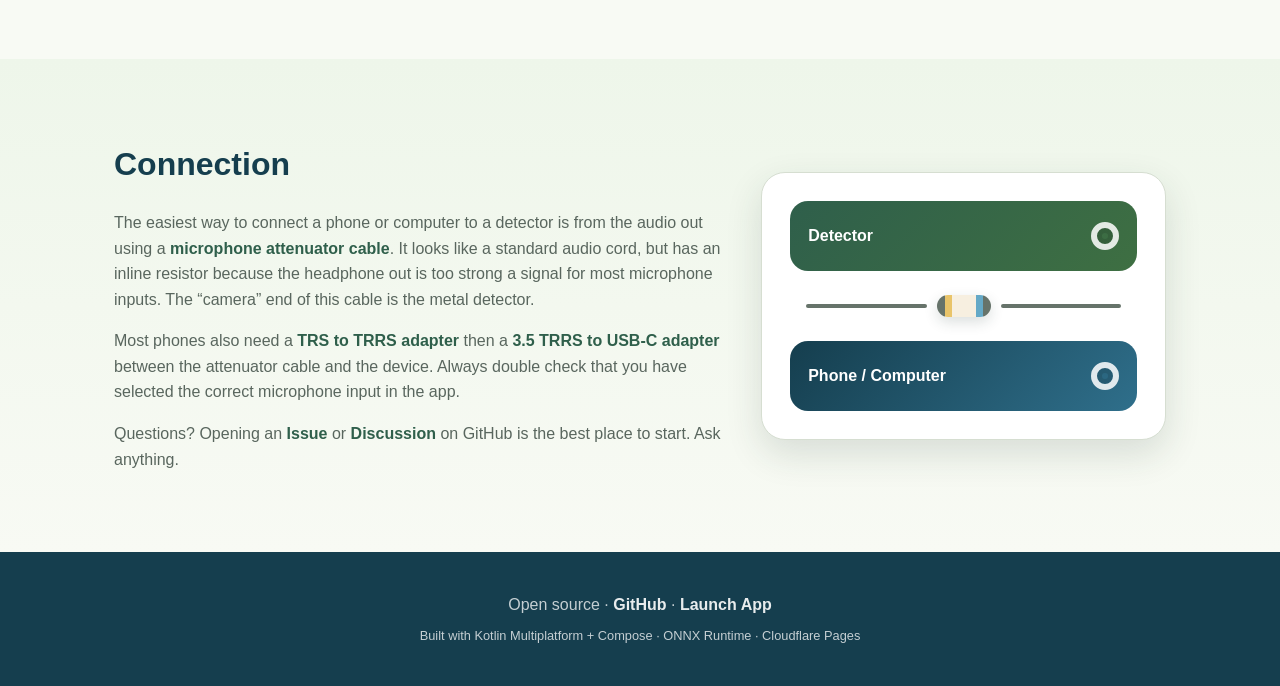
==== commit eb7416e8: "Update index.html" ====
--- a/web/landing/index.html
+++ b/web/landing/index.html
@@ -131,7 +131,8 @@
         </p>
         <p>
           Most phones also need a
-          <a href="https://www.amazon.com/Apple-USB-C-Headphone-Jack-Adapter/dp/B0D7FF5Y3X" target="_blank" rel="noopener">3.5 TRRS to USB-C adapter</a>
+          <a href="https://www.amazon.com/Replacement-TRS-TRRS-Recording-Microphone-Smartphone/dp/B07G5GY8JC" target="_blank" rel="noopener">TRS to TRRS adapter</a>
+          then a <a href="https://www.amazon.com/Apple-USB-C-Headphone-Jack-Adapter/dp/B0D7FF5Y3X" target="_blank" rel="noopener">3.5 TRRS to USB-C adapter</a>
           between the attenuator cable and the device.
           Always double check that you have selected the correct microphone input in the app.
         </p>
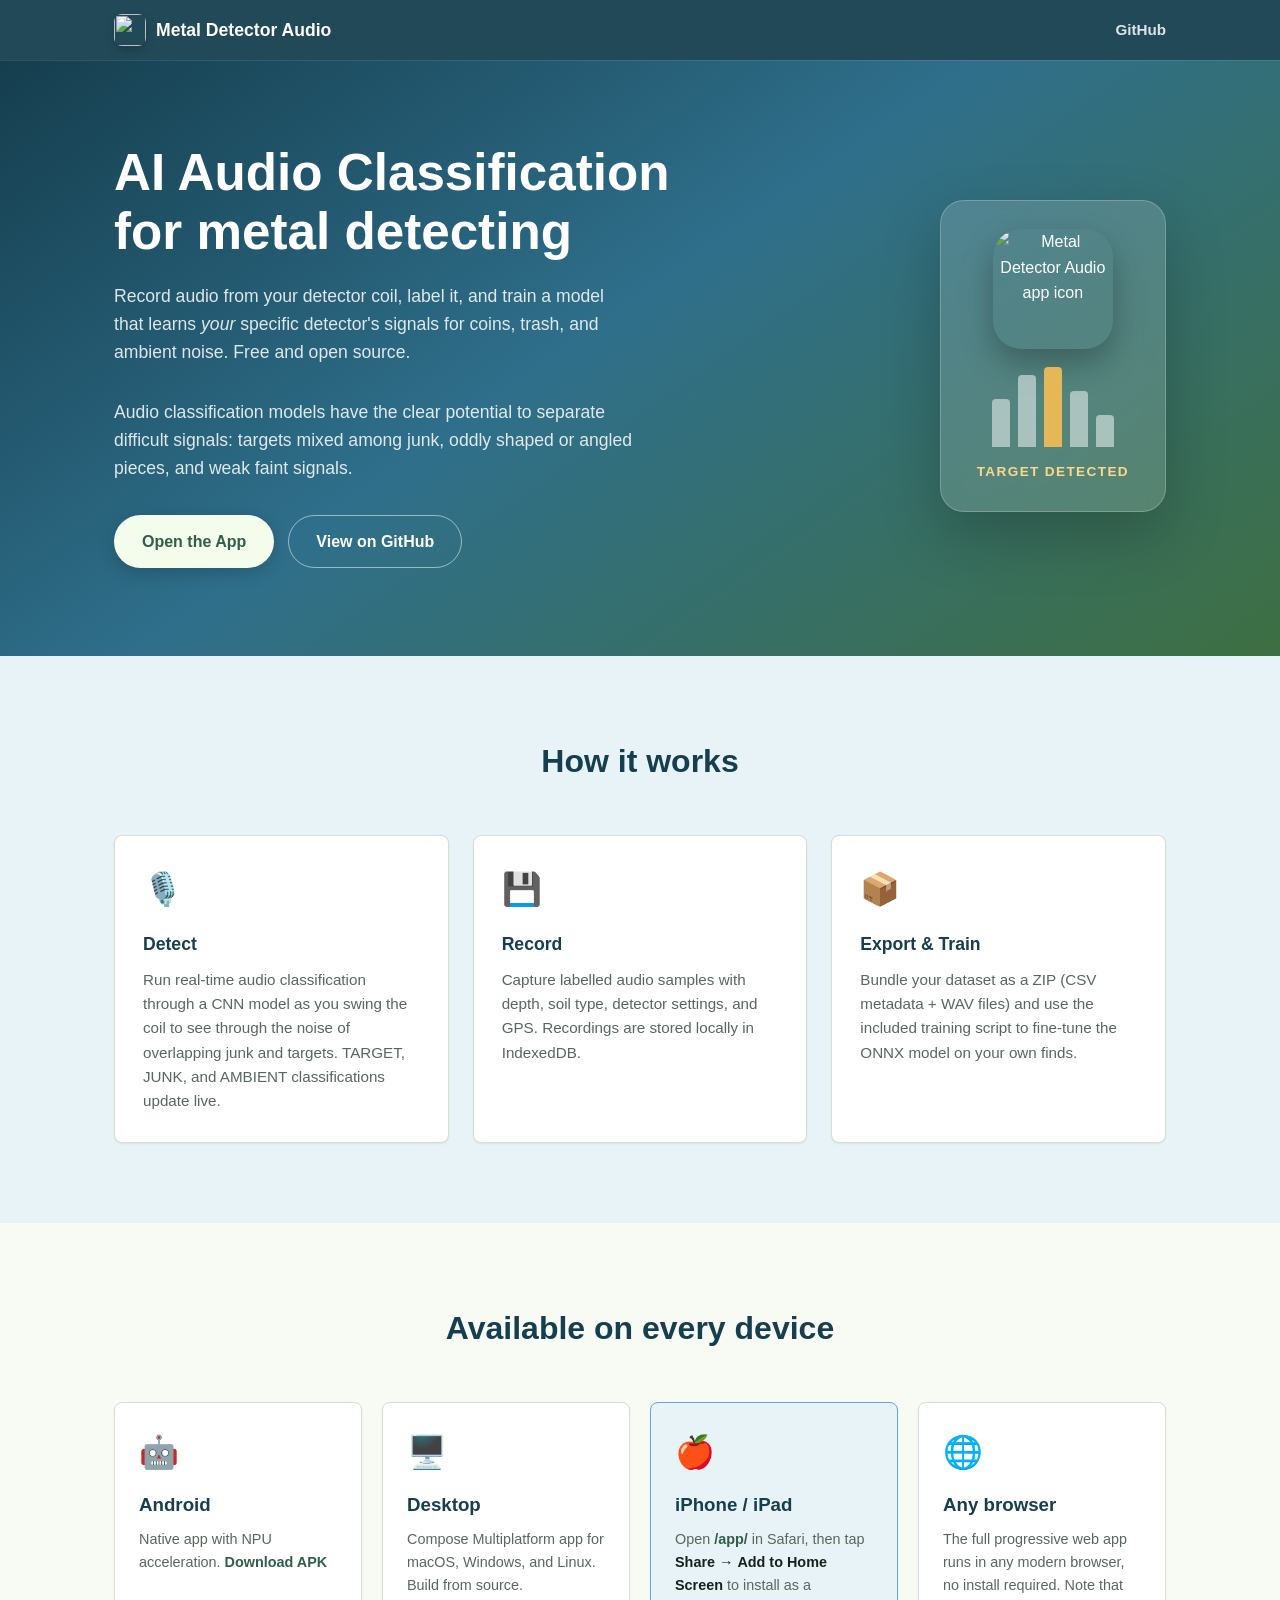
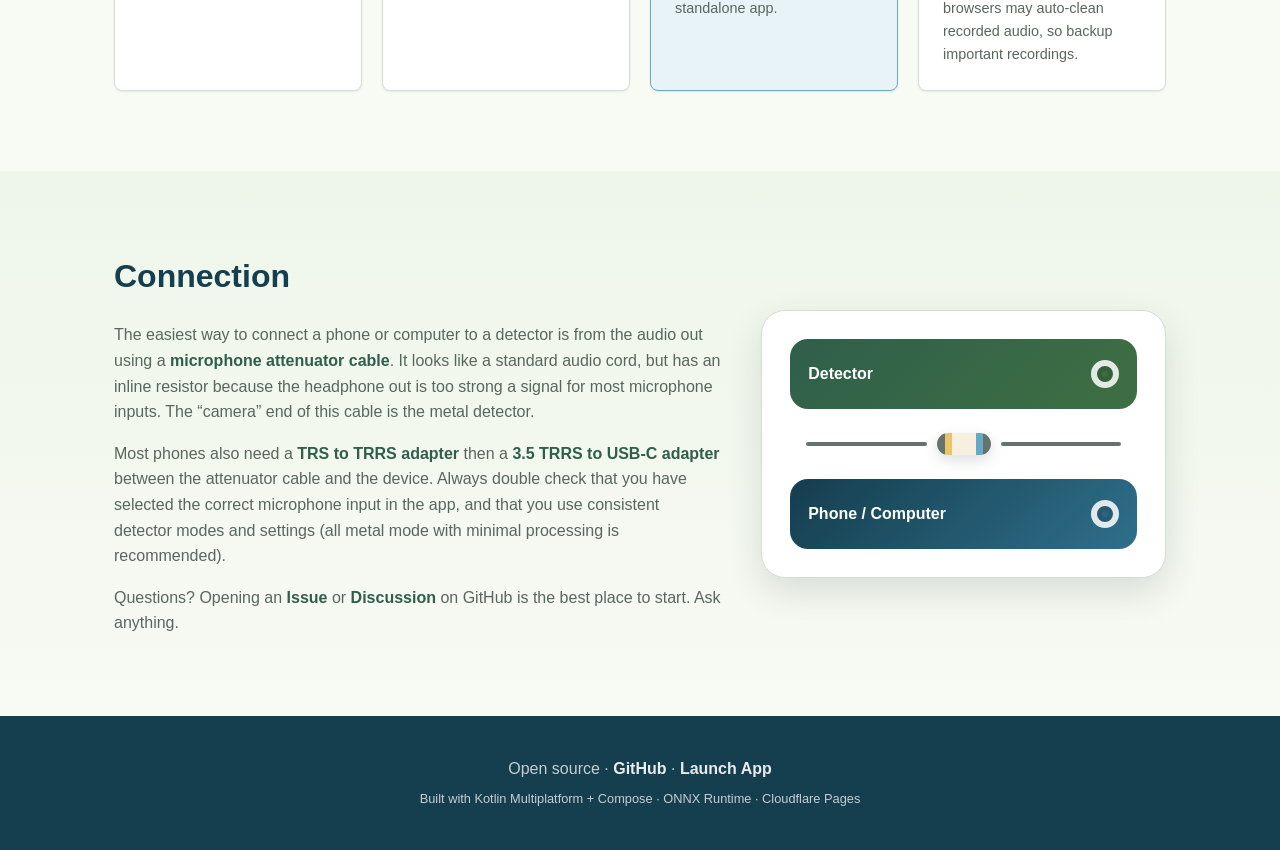
==== commit b43dd525: "Update index.html" ====
--- a/web/landing/index.html
+++ b/web/landing/index.html
@@ -46,6 +46,8 @@
           <em>your</em> specific detector's signals for coins, trash, and ambient noise.
           Free and open source.
         </p>
+        <p class="subtitle">
+          Audio classification models have the clear potential to separate difficult signals: targets mixed among junk, oddly shaped or angled pieces, and weak faint signals.        </p>
         <div class="cta-group">
           <a href="/app/" class="btn-primary">Open the App</a>
           <a href="https://github.com/winedarksea/Metal-Detector-Audio-App" class="btn-secondary" target="_blank" rel="noopener">View on GitHub</a>
@@ -134,7 +136,7 @@
           <a href="https://www.amazon.com/Replacement-TRS-TRRS-Recording-Microphone-Smartphone/dp/B07G5GY8JC" target="_blank" rel="noopener">TRS to TRRS adapter</a>
           then a <a href="https://www.amazon.com/Apple-USB-C-Headphone-Jack-Adapter/dp/B0D7FF5Y3X" target="_blank" rel="noopener">3.5 TRRS to USB-C adapter</a>
           between the attenuator cable and the device.
-          Always double check that you have selected the correct microphone input in the app.
+          Always double check that you have selected the correct microphone input in the app, and that you use consistent detector modes and settings (all metal mode with minimal processing is recommended).
         </p>
         <p>
           Questions? Opening an
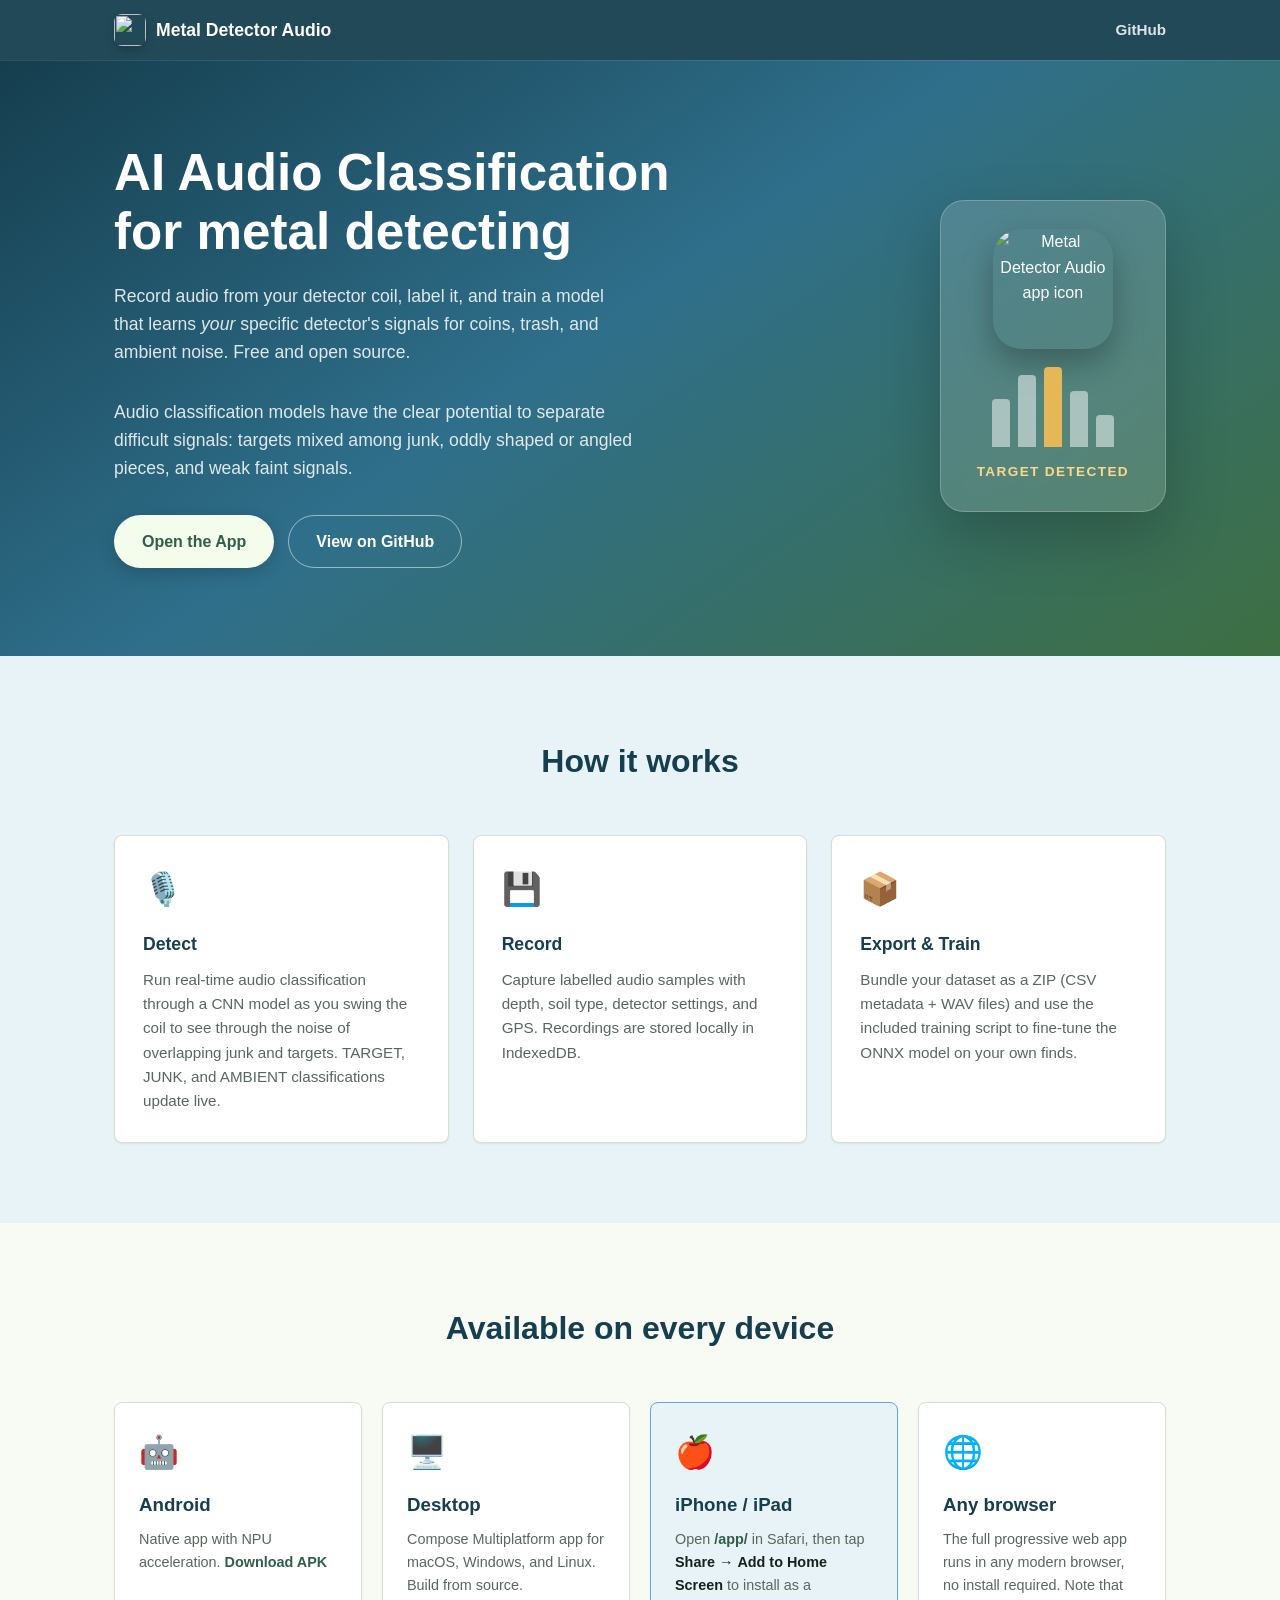
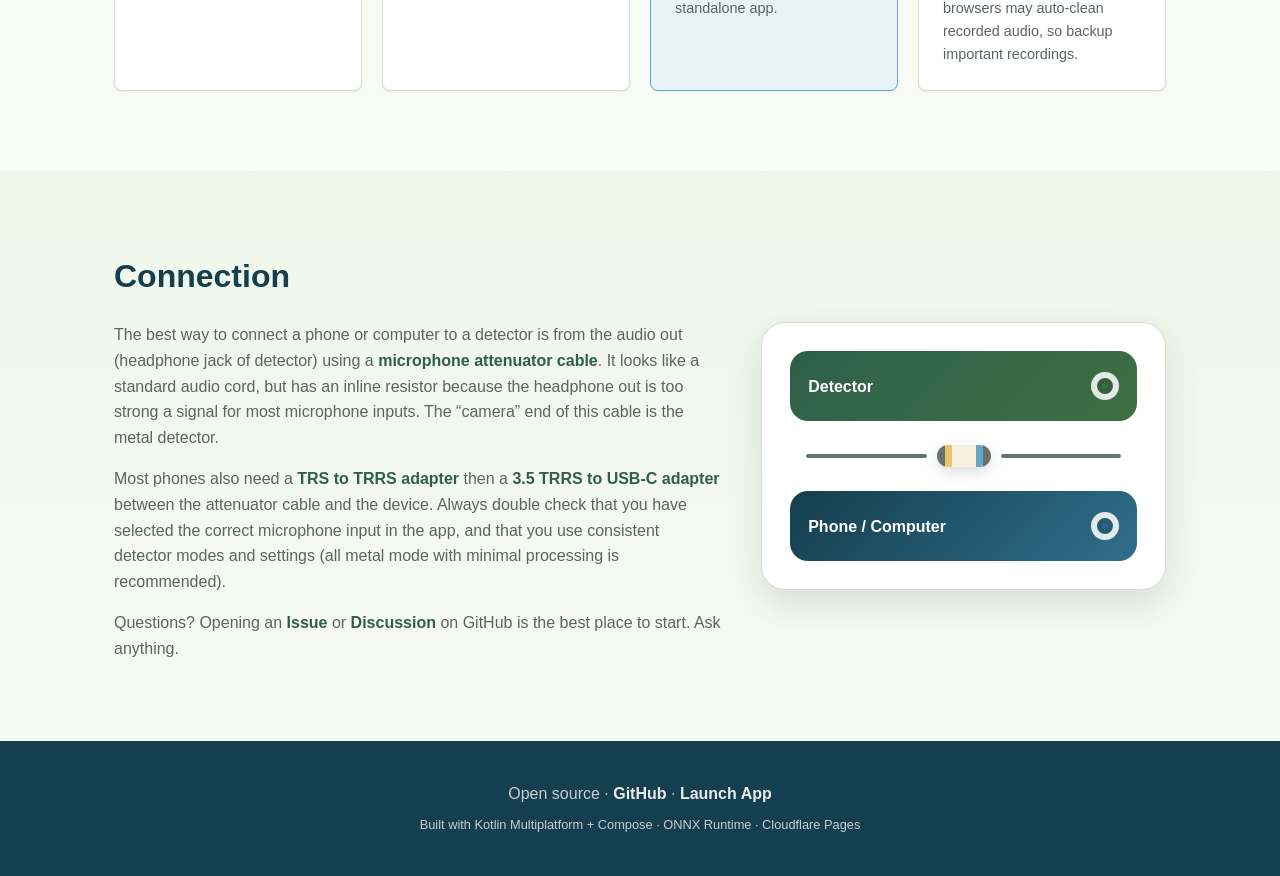
==== commit d400f381: "microphone diagnostics for pwa" ====
--- a/web/landing/index.html
+++ b/web/landing/index.html
@@ -126,7 +126,7 @@
       <div class="connection-copy">
         <h2>Connection</h2>
         <p>
-          The easiest way to connect a phone or computer to a detector is from the audio out using a
+          The best way to connect a phone or computer to a detector is from the audio out (headphone jack of detector) using a
           <a href="https://www.amazon.com/gp/product/B01GW69IQ2" target="_blank" rel="noopener">microphone attenuator cable</a>.
           It looks like a standard audio cord, but has an inline resistor because the headphone out is too strong a signal
           for most microphone inputs. The “camera” end of this cable is the metal detector.
